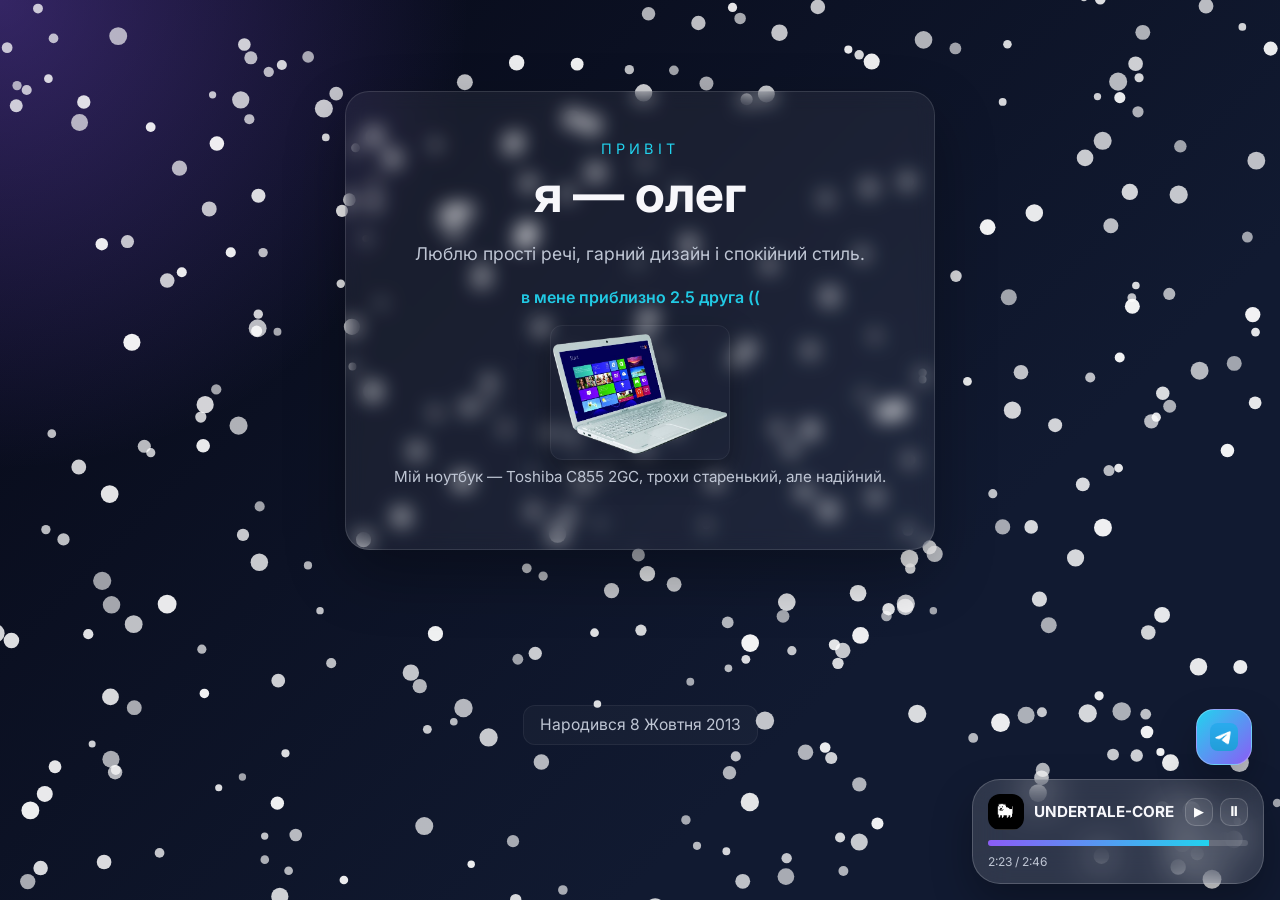
==== index.html @ 2a53f2a9 "76" ====
﻿<!DOCTYPE html>
<html lang="uk">
  <head>
    <meta charset="UTF-8" />
    <meta name="viewport" content="width=device-width, initial-scale=1.0" />
    <title>Олег</title>
    <link rel="preconnect" href="https://fonts.googleapis.com" />
    <link rel="preconnect" href="https://fonts.gstatic.com" crossorigin />
    <link href="https://fonts.googleapis.com/css2?family=Inter:wght@400;500;600;700;800&display=swap" rel="stylesheet" />
    <link rel="stylesheet" href="css/styles.css" />
  </head>
  <body>
    <main class="welcome-screen">
      <div class="welcome-card">
        <p class="eyebrow">Привіт</p>
        <h1>я — олег</h1>
        <p class="welcome-text">
          Люблю прості речі, гарний дизайн і спокійний стиль.
        </p>
        <p class="fun-text">в мене приблизно 2.5 друга ((</p>
        <img id="thumb" class="thumb" src="photos/nout.png" alt="nout" />
        <p class="device-text">Мій ноутбук — Toshiba C855 2GC, трохи старенький, але надійний.</p>

      </div>

      <div class="birthday-card">
        <p class="birthday-text">Народився 8 Жовтня 2013</p>
      </div>
    </main>

    <canvas id="snow-canvas" aria-hidden="true"></canvas>
    <canvas id="confetti-canvas" aria-hidden="true"></canvas>

    <div class="mini-panel-container">
      <button id="tg-btn" class="icon-btn tg-button" aria-label="telegram">
        <img src="photos/tg_logo.png" alt="telegram" class="mini-icon-img" />
      </button>
      <div class="mini-panel">
        <div class="mini-player">
          <img src="photos/undertale.png" alt="undertale" class="track-icon" />
          <div class="mini-player-info">
            <span class="mini-player-title">UNDERTALE-CORE</span>
          </div>
          <div class="mini-player-buttons">
            <button class="icon-btn small" aria-label="play">▶</button>
            <button class="icon-btn small pause-btn" aria-label="pause">⏸</button>
          </div>
        </div>
        <div class="mini-slider">
          <div class="mini-progress">
            <div class="mini-progress-fill"></div>
          </div>
          <div class="mini-time">
            <span>2:23 / 2:46</span>
          </div>
        </div>
      </div>
    </div>

    <!-- Lightbox / fullscreen image -->
    <div id="lightbox" class="lightbox hidden" aria-hidden="true">
      <div class="lightbox-inner">
        <button id="lightbox-close" class="lightbox-close" aria-label="закрити">×</button>
        <img id="lightbox-img" src="" alt="full" class="lightbox-img" />
      </div>
    </div>

    <script src="js/script.js"></script>
  </body>
</html>
---- css/styles.css ----
* {
  box-sizing: border-box;
}

:root {
  --bg: #060816;
  --text: #f7f7fb;
  --muted: #bfc6d4;
  --accent: #8b5cf6;
  --accent-2: #22d3ee;
}

body {
  margin: 0;
  font-family: 'Inter', sans-serif;
  min-height: 100vh;
  color: var(--text);
  background:
    radial-gradient(circle at top left, rgba(139, 92, 246, 0.35), transparent 30%),
    linear-gradient(135deg, var(--bg), #111a31 70%);
}

.welcome-screen {
  min-height: 100vh;
  display: grid;
  place-items: center;
  padding: 2rem 2rem 5rem;
}

.welcome-card {
  text-align: center;
  max-width: 700px;
  padding: 3rem;
  border-radius: 24px;
  background: rgba(255, 255, 255, 0.06);
  border: 1px solid rgba(255, 255, 255, 0.12);
  box-shadow: 0 25px 60px rgba(0, 0, 0, 0.3);
  backdrop-filter: blur(10px);
}

.eyebrow {
  margin: 0 0 0.5rem;
  font-size: 0.9rem;
  text-transform: uppercase;
  letter-spacing: 0.3em;
  color: var(--accent-2);
}

h1 {
  margin: 0;
  font-size: clamp(2.3rem, 4vw, 4rem);
  line-height: 1.1;
}

.welcome-text {
  margin-top: 1rem;
  font-size: 1.1rem;
  color: var(--muted);
  line-height: 1.8;
}

.fun-text {
  margin-top: 0.8rem;
  color: var(--accent-2);
  font-weight: 600;
  opacity: 0.95;
}

.thumb {
  display: block;
  width: 180px;
  max-width: 45%;
  margin: 1.1rem auto 0;
  border-radius: 12px;
  border: 1px solid rgba(255,255,255,0.06);
  box-shadow: 0 12px 30px rgba(0,0,0,0.35);
  cursor: zoom-in;
}

.device-text {
  margin-top: 0.45rem;
  color: var(--muted);
  font-size: 0.95rem;
  text-align: center;
}

.actions-row {
  display: flex;
  gap: 1rem;
  justify-content: center;
  align-items: center;
  margin-top: 0.9rem;
}

.icon-btn {
  background: rgba(255,255,255,0.03);
  border: 1px solid rgba(255,255,255,0.06);
  padding: 6px;
  border-radius: 10px;
  cursor: pointer;
}

.icon-img {
  width: 44px;
  height: 44px;
  display: block;
  border-radius: 8px;
  object-fit: cover;
}

.audio-player {
  display: flex;
  align-items: center;
}

.mini-panel-container {
  position: fixed;
  right: 1rem;
  bottom: 1rem;
  display: grid;
  gap: 0;
  align-items: end;
  z-index: 80;
}

.mini-panel {
  position: relative;
  display: grid;
  gap: 0.6rem;
  min-width: 250px;
  background: rgba(255,255,255,0.13);
  border: 1px solid rgba(255,255,255,0.18);
  border-radius: 28px;
  padding: 0.85rem 0.95rem;
  box-shadow: 0 18px 40px rgba(0,0,0,0.28);
  backdrop-filter: blur(18px);
}

.tg-button {
  position: absolute;
  top: -70px;
  right: 12px;
  width: 56px;
  height: 56px;
  display: grid;
  place-items: center;
  border-radius: 18px;
  background: linear-gradient(135deg, #22d3ee, #8b5cf6);
  border: 1px solid rgba(255,255,255,0.28);
  box-shadow: 0 18px 40px rgba(0,0,0,0.25);
  z-index: 90;
}

.mini-player {
  display: flex;
  align-items: center;
  justify-content: flex-start;
  gap: 0.65rem;
}

.mini-player-info {
  display: flex;
  flex-direction: column;
  color: var(--text);
}

.mini-player-title {
  font-weight: 700;
  font-size: 0.95rem;
  line-height: 1.1;
}

.mini-player-subtitle {
  font-size: 0.78rem;
  color: var(--muted);
}

.mini-player-buttons {
  display: flex;
  gap: 0.45rem;
  margin-left: auto;
  align-items: center;
}

.icon-btn.small {
  width: 28px;
  height: 28px;
  display: grid;
  place-items: center;
  font-size: 0.8rem;
  line-height: 1;
  padding: 0;
  color: #fff;
  background: rgba(255,255,255,0.08);
  border: 1px solid rgba(255,255,255,0.18);
}

.icon-btn.small.pause-btn {
  width: 28px;
  height: 28px;
  font-size: 0.85rem;
  font-weight: 600;
  transform: none;
}

.track-icon {
  width: 36px;
  height: 36px;
  border-radius: 12px;
  object-fit: cover;
}

.mini-icon-img {
  width: 28px;
  height: 28px;
  border-radius: 8px;
  object-fit: cover;
}

.mini-slider {
  display: grid;
  gap: 0.55rem;
}

.mini-progress {
  width: 100%;
  height: 6px;
  background: rgba(255,255,255,0.14);
  border-radius: 999px;
  overflow: hidden;
}

.mini-progress-fill {
  width: 85%;
  height: 100%;
  background: linear-gradient(90deg, #8b5cf6, #22d3ee);
}

.mini-time {
  display: flex;
  justify-content: space-between;
  font-size: 0.75rem;
  color: var(--muted);
}

@media (max-width: 520px) {
  .mini-panel-container {
    right: 0.75rem;
    bottom: 0.75rem;
  }

  .mini-panel {
    min-width: 210px;
    padding: 0.75rem 0.85rem;
    border-radius: 24px;
  }

  .tg-button {
    top: -56px;
    right: 8px;
    width: 48px;
    height: 48px;
  }

  .mini-player {
    gap: 0.5rem;
  }

  .track-icon {
    width: 30px;
    height: 30px;
  }

  .mini-player-title {
    font-size: 0.88rem;
  }

  .mini-player-buttons {
    gap: 0.15rem;
  }

  .icon-btn.small {
    width: 24px;
    height: 24px;
    font-size: 0.72rem;
  }

  .icon-btn.small.pause-btn {
    width: 22px;
    height: 22px;
    font-size: 0.65rem;
  }

  .mini-slider {
    gap: 0.4rem;
  }

  .mini-progress {
    height: 5px;
  }

  .mini-time {
    font-size: 0.68rem;
  }

  .welcome-screen {
    padding-bottom: 8rem;
  }

  .birthday-card {
    margin-bottom: 0.75rem;
  }
}

.lightbox.hidden { display: none; }
.lightbox {
  position: fixed;
  inset: 0;
  display: grid;
  place-items: start center;
  padding-top: 2rem;
  background: rgba(0,0,0,0.55);
  z-index: 60;
}
.lightbox-inner {
  position: relative;
  max-width: 38%;
  max-height: 55%;
}
.lightbox-img {
  max-width: 100%;
  max-height: 100%;
  border-radius: 8px;
  display: block;
}
.lightbox-close {
  position: absolute;
  top: -22px;
  right: -22px;
  width: 44px;
  height: 44px;
  border: none;
  background: transparent;
  cursor: pointer;
  padding: 0;
}
.close-icon {
  width: 44px;
  height: 44px;
  border-radius: 6px;
  object-fit: cover;
  box-shadow: 0 6px 18px rgba(0,0,0,0.35);
}

#confetti-canvas {
  position: fixed;
  top: 0;
  left: 0;
  width: 100%;
  height: 100%;
  pointer-events: none;
  z-index: 50;
}

#snow-canvas {
  position: fixed;
  top: 0;
  left: 0;
  width: 100%;
  height: 100%;
  pointer-events: none;
  z-index: 0;
}

.welcome-screen {
  position: relative;
  z-index: 10;
}

.welcome-card {
  position: relative;
  z-index: 20;
}

.birthday-card {
  margin-top: 1.25rem;
  display: flex;
  justify-content: center;
}

.birthday-text {
  background: rgba(255,255,255,0.03);
  color: var(--muted);
  padding: 0.6rem 1rem;
  border-radius: 12px;
  border: 1px solid rgba(255,255,255,0.06);
  font-size: 0.98rem;
}
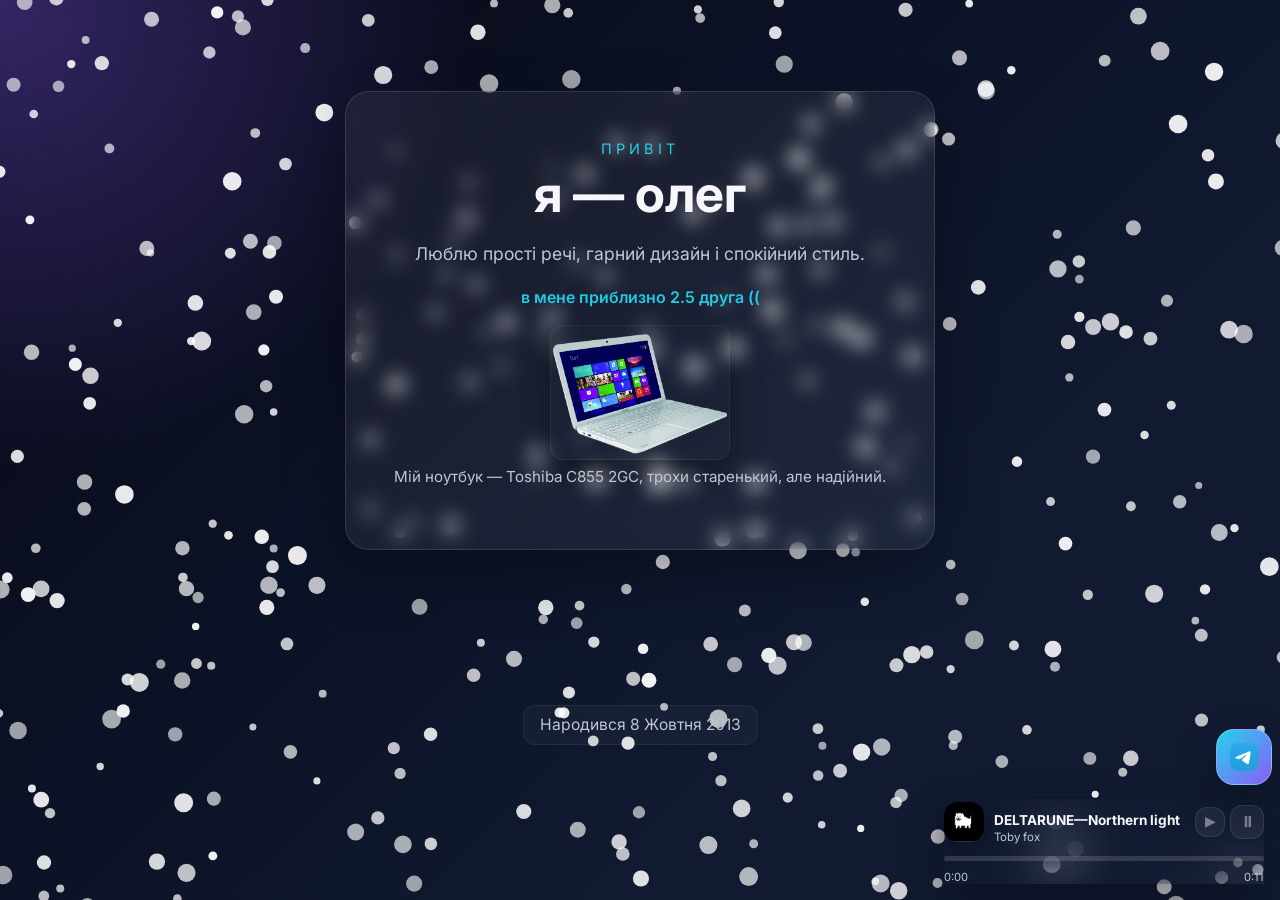
==== commit ce31a754: "42" ====
--- a/index.html
+++ b/index.html
@@ -36,22 +36,25 @@
         <img src="photos/tg_logo.png" alt="telegram" class="mini-icon-img" />
       </button>
       <div class="mini-panel">
+        <audio id="player" preload="metadata" aria-hidden="true"></audio>
         <div class="mini-player">
-          <img src="photos/undertale.png" alt="undertale" class="track-icon" />
+          <img src="photos/undertale.png" alt="Deltarune Northern Light" class="track-icon" />
           <div class="mini-player-info">
-            <span class="mini-player-title">UNDERTALE-CORE</span>
+            <span class="mini-player-title">DELTARUNE—Northern light</span>
+            <span class="mini-player-subtitle">Toby fox</span>
           </div>
           <div class="mini-player-buttons">
-            <button class="icon-btn small" aria-label="play">▶</button>
-            <button class="icon-btn small pause-btn" aria-label="pause">⏸</button>
+            <button id="play-btn" class="icon-btn small play-btn" aria-label="play">▶</button>
+            <button id="pause-btn" class="icon-btn small pause-btn" aria-label="pause" disabled>⏸</button>
           </div>
         </div>
         <div class="mini-slider">
           <div class="mini-progress">
-            <div class="mini-progress-fill"></div>
+            <div class="mini-progress-fill" id="progress-fill"></div>
           </div>
           <div class="mini-time">
-            <span>2:23 / 2:46</span>
+            <span id="time-text">0:10</span>
+            <span id="duration-text">0:11</span>
           </div>
         </div>
       </div>
--- a/css/styles.css
+++ b/css/styles.css
@@ -126,20 +126,22 @@
 .mini-panel {
   position: relative;
   display: grid;
-  gap: 0.6rem;
-  min-width: 250px;
-  background: rgba(255,255,255,0.13);
-  border: 1px solid rgba(255,255,255,0.18);
-  border-radius: 28px;
-  padding: 0.85rem 0.95rem;
-  box-shadow: 0 18px 40px rgba(0,0,0,0.28);
-  backdrop-filter: blur(18px);
+  gap: 0.75rem;
+  min-width: 280px;
+  max-width: 330px;
+  width: min(320px, calc(100vw - 1.25rem));
+  box-shadow: 0 22px 45px rgba(0, 0, 0, 0.3);
+  backdrop-filter: blur(24px);
+}
+
+#player {
+  display: none;
 }
 
 .tg-button {
   position: absolute;
   top: -70px;
-  right: 12px;
+  right: -8px;
   width: 56px;
   height: 56px;
   display: grid;
@@ -155,59 +157,94 @@
   display: flex;
   align-items: center;
   justify-content: flex-start;
-  gap: 0.65rem;
+  gap: 0.6rem;
 }
 
 .mini-player-info {
   display: flex;
   flex-direction: column;
   color: var(--text);
+  min-width: 0;
 }
 
 .mini-player-title {
+  margin-top: 14px;
   font-weight: 700;
-  font-size: 0.95rem;
+  font-size: 0.85rem;
   line-height: 1.1;
+  white-space: nowrap;
+  overflow: hidden;
+  text-overflow: ellipsis;
 }
 
 .mini-player-subtitle {
-  font-size: 0.78rem;
+  margin-top: 0.12rem;
+  font-size: 0.72rem;
   color: var(--muted);
+  white-space: nowrap;
+  overflow: hidden;
+  text-overflow: ellipsis;
 }
 
 .mini-player-buttons {
   display: flex;
-  gap: 0.45rem;
+  gap: 0.3rem;
   margin-left: auto;
   align-items: center;
 }
 
 .icon-btn.small {
-  width: 28px;
-  height: 28px;
+  width: 30px;
+  height: 30px;
   display: grid;
   place-items: center;
-  font-size: 0.8rem;
+  font-size: 0.85rem;
   line-height: 1;
   padding: 0;
   color: #fff;
-  background: rgba(255,255,255,0.08);
-  border: 1px solid rgba(255,255,255,0.18);
+  background: rgba(255,255,255,0.14);
+  border: 1px solid rgba(255,255,255,0.22);
+  border-radius: 12px;
+  transition: transform 0.2s ease, background 0.2s ease, border-color 0.2s ease;
+}
+
+.power-btn {
+  color: #22d3ee;
+  border-color: rgba(34, 211, 238, 0.35);
+}
+
+.power-btn.active {
+  background: rgba(34, 211, 238, 0.18);
+}
+
+.pause-btn.active {
+  background: rgba(255, 255, 255, 0.22);
+}
+
+.icon-btn.small:hover {
+  transform: translateY(-1px);
+  background: rgba(255,255,255,0.22);
 }
 
 .icon-btn.small.pause-btn {
-  width: 28px;
-  height: 28px;
-  font-size: 0.85rem;
+  width: 34px;
+  height: 34px;
+  font-size: 0.95rem;
   font-weight: 600;
+}
+
+.icon-btn.small:disabled {
+  cursor: not-allowed;
+  opacity: 0.45;
   transform: none;
 }
 
 .track-icon {
-  width: 36px;
-  height: 36px;
-  border-radius: 12px;
+  width: 40px;
+  height: 40px;
+  border-radius: 14px;
   object-fit: cover;
+  box-shadow: 0 8px 20px rgba(0, 0, 0, 0.25);
 }
 
 .mini-icon-img {
@@ -224,7 +261,7 @@
 
 .mini-progress {
   width: 100%;
-  height: 6px;
+  height: 5px;
   background: rgba(255,255,255,0.14);
   border-radius: 999px;
   overflow: hidden;
@@ -234,12 +271,13 @@
   width: 85%;
   height: 100%;
   background: linear-gradient(90deg, #8b5cf6, #22d3ee);
+  box-shadow: 0 0 12px rgba(34, 211, 238, 0.35);
 }
 
 .mini-time {
   display: flex;
   justify-content: space-between;
-  font-size: 0.75rem;
+  font-size: 0.7rem;
   color: var(--muted);
 }
 
@@ -316,33 +354,48 @@
 .lightbox {
   position: fixed;
   inset: 0;
-  display: grid;
-  place-items: start center;
-  padding-top: 2rem;
-  background: rgba(0,0,0,0.55);
+  display: flex;
+  align-items: center;
+  justify-content: center;
+  padding: 1.25rem;
+  background: rgba(0, 0, 0, 0.82);
   z-index: 60;
 }
 .lightbox-inner {
   position: relative;
-  max-width: 38%;
-  max-height: 55%;
+  width: min(96vw, 1100px);
+  height: min(90vh, 900px);
+  display: flex;
+  align-items: center;
+  justify-content: center;
+  padding: 0.75rem;
+  border-radius: 20px;
+  background: rgba(7, 8, 14, 0.9);
+  box-shadow: 0 20px 50px rgba(0, 0, 0, 0.45);
+  overflow: hidden;
 }
 .lightbox-img {
-  max-width: 100%;
-  max-height: 100%;
-  border-radius: 8px;
+  width: 100%;
+  height: 100%;
+  object-fit: contain;
+  border-radius: 14px;
   display: block;
 }
 .lightbox-close {
   position: absolute;
-  top: -22px;
-  right: -22px;
+  top: 10px;
+  right: 10px;
   width: 44px;
   height: 44px;
   border: none;
-  background: transparent;
+  background: rgba(255, 255, 255, 0.15);
+  color: #fff;
   cursor: pointer;
   padding: 0;
+  border-radius: 50%;
+  font-size: 1.5rem;
+  line-height: 1;
+  z-index: 5;
 }
 .close-icon {
   width: 44px;
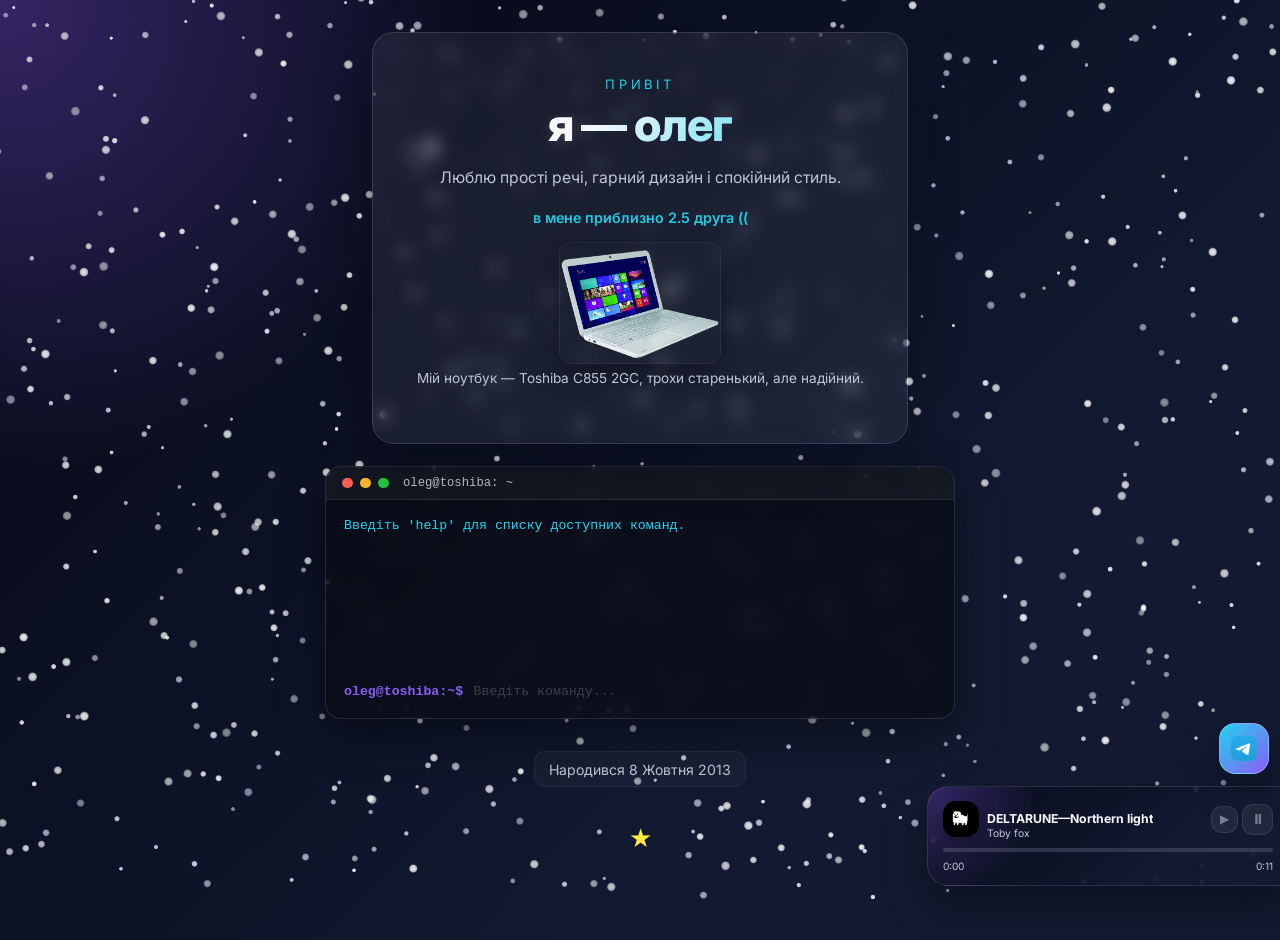
==== commit 4f7e56ba: "12" ====
--- a/index.html
+++ b/index.html
@@ -1,9 +1,9 @@
-﻿<!DOCTYPE html>
+<!DOCTYPE html>
 <html lang="uk">
   <head>
     <meta charset="UTF-8" />
     <meta name="viewport" content="width=device-width, initial-scale=1.0" />
-    <title>Олег</title>
+    <title>Олег — прості речі &amp; гарний дизайн</title>
     <link rel="preconnect" href="https://fonts.googleapis.com" />
     <link rel="preconnect" href="https://fonts.gstatic.com" crossorigin />
     <link href="https://fonts.googleapis.com/css2?family=Inter:wght@400;500;600;700;800&display=swap" rel="stylesheet" />
@@ -23,8 +23,29 @@
 
       </div>
 
+      <div class="terminal-card">
+        <div class="terminal-header">
+          <span class="terminal-circle red"></span>
+          <span class="terminal-circle yellow"></span>
+          <span class="terminal-circle green"></span>
+          <span class="terminal-title">oleg@toshiba: ~</span>
+        </div>
+        <div class="terminal-body" id="terminal-body">
+          <div class="terminal-line">Введіть 'help' для списку доступних команд.</div>
+        </div>
+        <form id="terminal-form" class="terminal-input-row">
+          <span class="terminal-prompt">oleg@toshiba:~$</span>
+          <input type="text" id="terminal-input" autocomplete="off" placeholder="Введіть команду..." />
+        </form>
+      </div>
+
       <div class="birthday-card">
         <p class="birthday-text">Народився 8 Жовтня 2013</p>
+      </div>
+
+      <div class="save-point-container">
+        <button id="save-point" class="save-point-btn" aria-label="Зберегтися">★</button>
+        <div id="save-toast" class="save-toast hidden"></div>
       </div>
     </main>
 
--- a/css/styles.css
+++ b/css/styles.css
@@ -1,5 +1,21 @@
 * {
   box-sizing: border-box;
+}
+
+/* Custom Scrollbar */
+::-webkit-scrollbar {
+  width: 10px;
+}
+::-webkit-scrollbar-track {
+  background: var(--bg);
+}
+::-webkit-scrollbar-thumb {
+  background: rgba(139, 92, 246, 0.3);
+  border-radius: 999px;
+  border: 2px solid var(--bg);
+}
+::-webkit-scrollbar-thumb:hover {
+  background: rgba(34, 211, 238, 0.5);
 }
 
 :root {
@@ -36,6 +52,7 @@
   border: 1px solid rgba(255, 255, 255, 0.12);
   box-shadow: 0 25px 60px rgba(0, 0, 0, 0.3);
   backdrop-filter: blur(10px);
+  zoom: 0.9;
 }
 
 .eyebrow {
@@ -50,6 +67,11 @@
   margin: 0;
   font-size: clamp(2.3rem, 4vw, 4rem);
   line-height: 1.1;
+  background: linear-gradient(135deg, var(--text) 40%, var(--accent-2));
+  -webkit-background-clip: text;
+  -webkit-text-fill-color: transparent;
+  font-weight: 800;
+  letter-spacing: -0.02em;
 }
 
 .welcome-text {
@@ -115,23 +137,31 @@
 
 .mini-panel-container {
   position: fixed;
-  right: 1rem;
+  right: -0.5rem;
   bottom: 1rem;
   display: grid;
   gap: 0;
   align-items: end;
   z-index: 80;
+  zoom: 0.9;
 }
 
 .mini-panel {
   position: relative;
   display: grid;
-  gap: 0.75rem;
+  gap: 0.6rem;
   min-width: 280px;
-  max-width: 330px;
-  width: min(320px, calc(100vw - 1.25rem));
+  max-width: 400px;
+  width: min(400px, calc(100vw - 1rem));
+  padding: 0.85rem 1rem 0.85rem 1rem;
+  border-radius: 24px 0 0 24px;
+  background:
+    radial-gradient(circle at top left, rgba(139, 92, 246, 0.35), transparent 30%),
+    linear-gradient(135deg, rgba(6, 8, 22, 0.8), rgba(17, 26, 49, 0.8) 70%);
   box-shadow: 0 22px 45px rgba(0, 0, 0, 0.3);
   backdrop-filter: blur(24px);
+  border: 1px solid rgba(255, 255, 255, 0.12);
+  border-right: none;
 }
 
 #player {
@@ -141,7 +171,7 @@
 .tg-button {
   position: absolute;
   top: -70px;
-  right: -8px;
+  right: 20px;
   width: 56px;
   height: 56px;
   display: grid;
@@ -295,7 +325,7 @@
 
   .tg-button {
     top: -56px;
-    right: 8px;
+    right: 28px;
     width: 48px;
     height: 48px;
   }
@@ -439,6 +469,7 @@
   margin-top: 1.25rem;
   display: flex;
   justify-content: center;
+  zoom: 0.9;
 }
 
 .birthday-text {
@@ -449,3 +480,258 @@
   border: 1px solid rgba(255,255,255,0.06);
   font-size: 0.98rem;
 }
+
+/* Terminal Card styling */
+.terminal-card {
+  width: 100%;
+  max-width: 700px;
+  margin-top: 1.5rem;
+  background: rgba(10, 12, 22, 0.75);
+  border: 1px solid rgba(255, 255, 255, 0.12);
+  border-radius: 18px;
+  box-shadow: 0 20px 50px rgba(0, 0, 0, 0.4);
+  backdrop-filter: blur(12px);
+  overflow: hidden;
+  font-family: 'Courier New', Courier, monospace;
+  text-align: left;
+  zoom: 0.9;
+}
+
+.terminal-header {
+  background: rgba(255, 255, 255, 0.04);
+  padding: 0.65rem 1.1rem;
+  display: flex;
+  align-items: center;
+  gap: 0.5rem;
+  border-bottom: 1px solid rgba(255, 255, 255, 0.08);
+}
+
+.terminal-circle {
+  width: 12px;
+  height: 12px;
+  border-radius: 50%;
+  display: inline-block;
+}
+
+.terminal-circle.red { background: #ff5f56; }
+.terminal-circle.yellow { background: #ffbd2e; }
+.terminal-circle.green { background: #27c93f; }
+
+.terminal-title {
+  color: var(--muted);
+  font-size: 0.85rem;
+  margin-left: 0.5rem;
+  font-family: inherit;
+}
+
+.terminal-body {
+  padding: 1.1rem 1.25rem 0.5rem;
+  height: 200px;
+  overflow-y: auto;
+  font-size: 0.92rem;
+  color: #22d3ee;
+  display: flex;
+  flex-direction: column;
+  gap: 0.5rem;
+  font-family: inherit;
+}
+
+.terminal-line {
+  line-height: 1.5;
+  white-space: pre-wrap;
+  word-break: break-all;
+}
+
+.terminal-line.command-entered {
+  color: var(--text);
+  font-weight: bold;
+}
+
+.terminal-line.system-response {
+  color: #bbf7d0;
+}
+
+.terminal-line.error-response {
+  color: #fca5a5;
+}
+
+.terminal-input-row {
+  display: flex;
+  align-items: center;
+  gap: 0.6rem;
+  padding: 0.2rem 1.25rem 1.25rem;
+  font-family: inherit;
+}
+
+.terminal-prompt {
+  color: #8b5cf6;
+  font-weight: bold;
+  font-size: 0.92rem;
+  white-space: nowrap;
+}
+
+#terminal-input {
+  background: transparent;
+  border: none;
+  outline: none;
+  color: var(--text);
+  font-family: inherit;
+  font-size: 0.92rem;
+  flex: 1;
+  width: 100%;
+}
+
+#terminal-input::placeholder {
+  color: rgba(255, 255, 255, 0.2);
+}
+
+@media (max-width: 520px) {
+  .terminal-card {
+    max-width: 100%;
+    margin-top: 1rem;
+  }
+  .terminal-body {
+    height: 160px;
+    font-size: 0.85rem;
+    padding: 0.85rem 1rem 0.4rem;
+  }
+  .terminal-input-row {
+    padding: 0.1rem 1rem 1rem;
+  }
+  .terminal-prompt, #terminal-input {
+    font-size: 0.85rem;
+  }
+}
+
+/* Custom Cursor (Soul) - Native OS level rendering for zero lag */
+@media (pointer: fine) {
+  body {
+    cursor: url("data:image/svg+xml,%3Csvg xmlns='http://www.w3.org/2000/svg' viewBox='0 0 32 32' width='24' height='24'%3E%3Cpath d='M16,28.2 C16,28.2 2,18.2 2,10.2 C2,5.2 6,1.2 11,1.2 C14,1.2 16,3.2 16,3.2 C16,3.2 18,1.2 21,1.2 C26,1.2 30,5.2 30,10.2 C30,18.2 16,28.2 16,28.2 Z' fill='%23ff0000'/%3E%3C/svg%3E") 12 12, auto !important;
+  }
+  
+  button, a, input, textarea, .thumb, .mini-panel-container, .save-point-btn, .snake-btn {
+    cursor: url("data:image/svg+xml,%3Csvg xmlns='http://www.w3.org/2000/svg' viewBox='0 0 32 32' width='24' height='24'%3E%3Cpath d='M16,28.2 C16,28.2 2,18.2 2,10.2 C2,5.2 6,1.2 11,1.2 C14,1.2 16,3.2 16,3.2 C16,3.2 18,1.2 21,1.2 C26,1.2 30,5.2 30,10.2 C30,18.2 16,28.2 16,28.2 Z' fill='%23ffeb3b'/%3E%3C/svg%3E") 12 12, auto !important;
+  }
+}
+
+/* Save Point styles */
+.save-point-container {
+  margin-top: 1rem;
+  display: flex;
+  flex-direction: column;
+  align-items: center;
+  position: relative;
+  zoom: 0.9;
+}
+
+.save-point-btn {
+  background: transparent;
+  border: none;
+  color: #ffeb3b;
+  font-size: 1.8rem;
+  animation: save-glow 1.5s infinite alternate ease-in-out;
+  padding: 0.5rem;
+  display: flex;
+  align-items: center;
+  justify-content: center;
+}
+
+@keyframes save-glow {
+  from {
+    transform: scale(0.9);
+    filter: drop-shadow(0 0 2px rgba(255, 235, 59, 0.5));
+  }
+  to {
+    transform: scale(1.15);
+    filter: drop-shadow(0 0 8px rgba(255, 235, 59, 1));
+  }
+}
+
+.save-toast {
+  position: absolute;
+  bottom: 3.5rem;
+  background: rgba(0, 0, 0, 0.92);
+  border: 2px solid #fff;
+  color: #fff;
+  font-family: 'Courier New', monospace;
+  padding: 0.8rem 1.2rem;
+  border-radius: 6px;
+  width: min(320px, calc(100vw - 2rem));
+  text-align: left;
+  font-size: 0.9rem;
+  line-height: 1.4;
+  box-shadow: 0 10px 30px rgba(0, 0, 0, 0.6);
+  z-index: 1000;
+  transition: opacity 0.3s ease, transform 0.3s ease;
+  white-space: normal;
+}
+
+.save-toast.hidden {
+  opacity: 0;
+  transform: translateY(10px);
+  pointer-events: none;
+}
+
+/* Snake Game inside Terminal styling */
+.snake-game-container {
+  display: flex;
+  flex-direction: column;
+  align-items: center;
+  background: rgba(0, 0, 0, 0.5);
+  padding: 0.8rem;
+  border-radius: 12px;
+  border: 1px solid rgba(255, 255, 255, 0.1);
+  width: fit-content;
+  margin: 0.5rem auto;
+  font-family: 'Courier New', Courier, monospace;
+}
+
+.snake-stats {
+  font-weight: bold;
+  color: #ffeb3b;
+  margin-bottom: 0.4rem;
+  font-size: 0.95rem;
+}
+
+.snake-board {
+  font-size: 1.15rem;
+  line-height: 0.85;
+  color: #22c55e;
+  white-space: pre;
+  letter-spacing: 2px;
+  margin: 0.4rem 0;
+}
+
+.snake-controls {
+  display: flex;
+  flex-direction: column;
+  align-items: center;
+  gap: 4px;
+  margin-top: 0.6rem;
+}
+
+.snake-row {
+  display: flex;
+  gap: 12px;
+}
+
+.snake-btn {
+  width: 36px;
+  height: 36px;
+  background: rgba(255, 255, 255, 0.08);
+  border: 1px solid rgba(255, 255, 255, 0.22);
+  color: #fff;
+  border-radius: 8px;
+  display: flex;
+  align-items: center;
+  justify-content: center;
+  font-weight: bold;
+  font-size: 1.1rem;
+  padding: 0;
+}
+
+.snake-btn:active {
+  background: rgba(255, 255, 255, 0.25);
+}
+
+
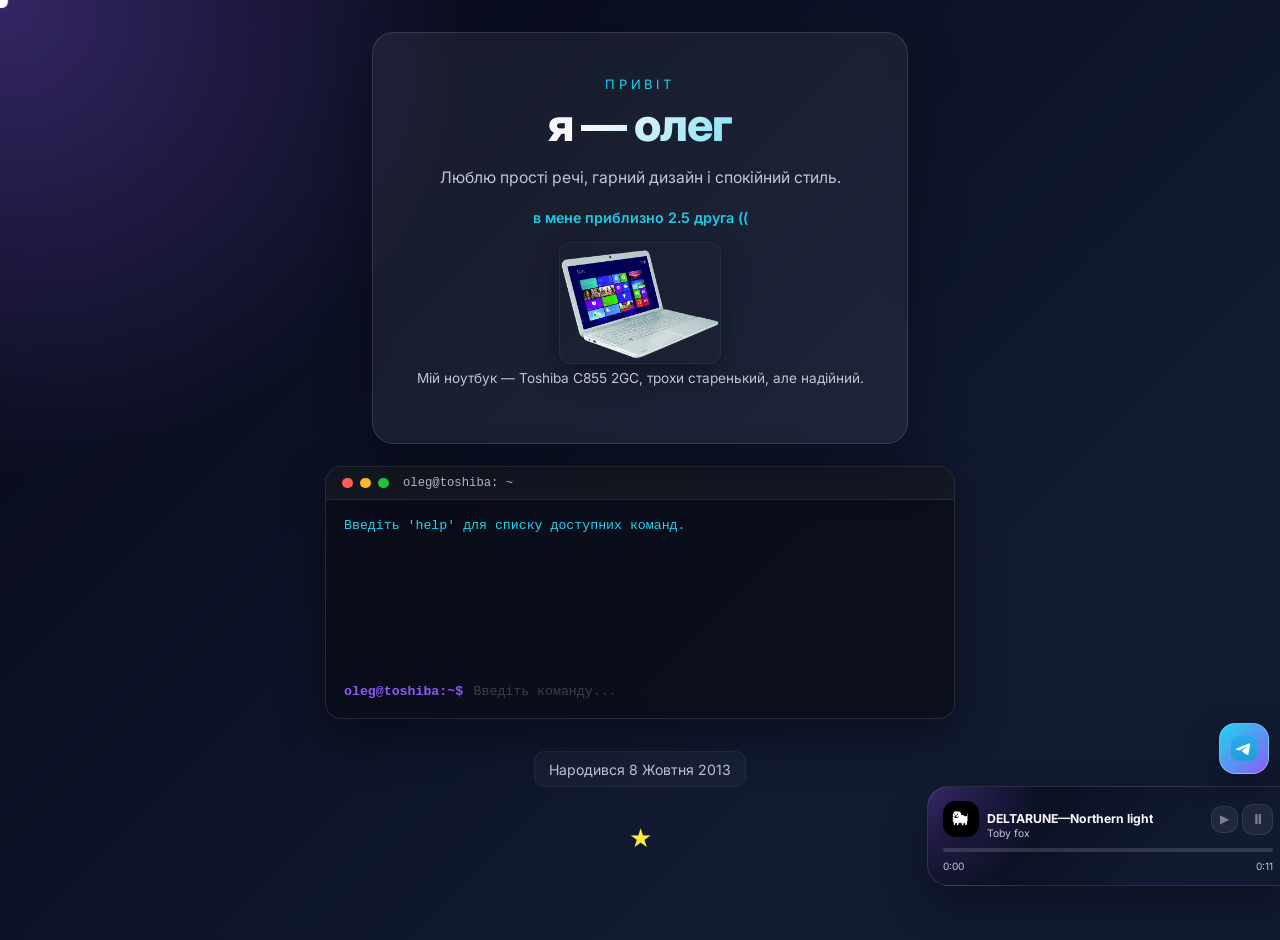
==== commit 9c3fb96a: "Update index.html" ====
--- a/index.html
+++ b/index.html
@@ -7,7 +7,7 @@
     <link rel="preconnect" href="https://fonts.googleapis.com" />
     <link rel="preconnect" href="https://fonts.gstatic.com" crossorigin />
     <link href="https://fonts.googleapis.com/css2?family=Inter:wght@400;500;600;700;800&display=swap" rel="stylesheet" />
-    <link rel="stylesheet" href="css/styles.css" />
+    <link rel="stylesheet" href="css/styles.css?v=2" />
   </head>
   <body>
     <main class="welcome-screen">
@@ -89,6 +89,6 @@
       </div>
     </div>
 
-    <script src="js/script.js"></script>
+    <script src="js/script.js?v=2"></script>
   </body>
 </html>
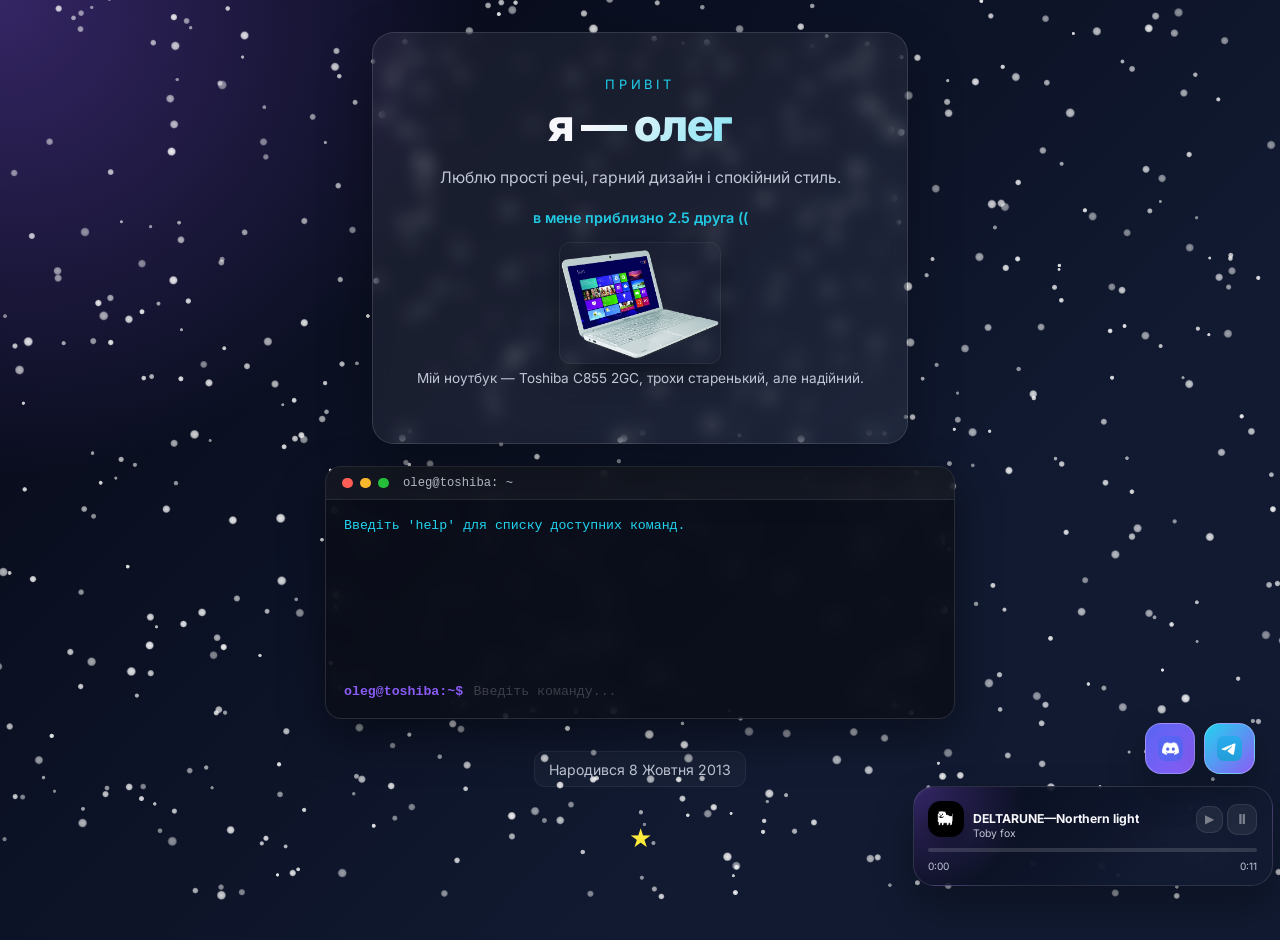
==== commit e8c98491: "пізда" ====
--- a/index.html
+++ b/index.html
@@ -53,9 +53,14 @@
     <canvas id="confetti-canvas" aria-hidden="true"></canvas>
 
     <div class="mini-panel-container">
-      <button id="tg-btn" class="icon-btn tg-button" aria-label="telegram">
-        <img src="photos/tg_logo.png" alt="telegram" class="mini-icon-img" />
-      </button>
+      <div class="panel-top-buttons">
+        <button id="dc-btn" class="icon-btn dc-button" aria-label="discord">
+          <img src="photos/discord-logo.jpg" alt="discord" class="mini-icon-img" />
+        </button>
+        <button id="tg-btn" class="icon-btn tg-button" aria-label="telegram">
+          <img src="photos/tg_logo.png" alt="telegram" class="mini-icon-img" />
+        </button>
+      </div>
       <div class="mini-panel">
         <audio id="player" preload="metadata" aria-hidden="true"></audio>
         <div class="mini-player">
@@ -89,6 +94,14 @@
       </div>
     </div>
 
+    <div id="achievement-toast" class="achievement-toast">
+      <div class="achievement-icon">🏆</div>
+      <div class="achievement-text">
+        <div class="achievement-title">Досягнення отримано!</div>
+        <div class="achievement-name" id="achievement-name">Назва ачівки</div>
+      </div>
+    </div>
+
     <script src="js/script.js?v=2"></script>
   </body>
 </html>
--- a/css/styles.css
+++ b/css/styles.css
@@ -137,7 +137,7 @@
 
 .mini-panel-container {
   position: fixed;
-  right: -0.5rem;
+  right: 8px;
   bottom: 1rem;
   display: grid;
   gap: 0;
@@ -154,33 +154,45 @@
   max-width: 400px;
   width: min(400px, calc(100vw - 1rem));
   padding: 0.85rem 1rem 0.85rem 1rem;
-  border-radius: 24px 0 0 24px;
+  border-radius: 24px;
   background:
     radial-gradient(circle at top left, rgba(139, 92, 246, 0.35), transparent 30%),
     linear-gradient(135deg, rgba(6, 8, 22, 0.8), rgba(17, 26, 49, 0.8) 70%);
   box-shadow: 0 22px 45px rgba(0, 0, 0, 0.3);
   backdrop-filter: blur(24px);
   border: 1px solid rgba(255, 255, 255, 0.12);
-  border-right: none;
 }
 
 #player {
   display: none;
 }
 
-.tg-button {
+.panel-top-buttons {
   position: absolute;
   top: -70px;
   right: 20px;
+  display: flex;
+  gap: 10px;
+  z-index: 90;
+}
+
+.tg-button, .dc-button {
   width: 56px;
   height: 56px;
   display: grid;
   place-items: center;
   border-radius: 18px;
-  background: linear-gradient(135deg, #22d3ee, #8b5cf6);
   border: 1px solid rgba(255,255,255,0.28);
   box-shadow: 0 18px 40px rgba(0,0,0,0.25);
-  z-index: 90;
+  transition: transform 0.2s ease, box-shadow 0.2s ease;
+}
+
+.tg-button {
+  background: linear-gradient(135deg, #22d3ee, #8b5cf6);
+}
+
+.dc-button {
+  background: linear-gradient(135deg, #5865f2, #8b5cf6);
 }
 
 .mini-player {
@@ -323,9 +335,13 @@
     border-radius: 24px;
   }
 
-  .tg-button {
+  .panel-top-buttons {
     top: -56px;
     right: 28px;
+    gap: 8px;
+  }
+
+  .tg-button, .dc-button {
     width: 48px;
     height: 48px;
   }
@@ -603,14 +619,14 @@
   }
 }
 
-/* Custom Cursor (Soul) - Native OS level rendering for zero lag */
+/* Custom Cursor - Retro pixelated red arrow and pointing hand for zero lag */
 @media (pointer: fine) {
   body {
-    cursor: url("data:image/svg+xml,%3Csvg xmlns='http://www.w3.org/2000/svg' viewBox='0 0 32 32' width='24' height='24'%3E%3Cpath d='M16,28.2 C16,28.2 2,18.2 2,10.2 C2,5.2 6,1.2 11,1.2 C14,1.2 16,3.2 16,3.2 C16,3.2 18,1.2 21,1.2 C26,1.2 30,5.2 30,10.2 C30,18.2 16,28.2 16,28.2 Z' fill='%23ff0000'/%3E%3C/svg%3E") 12 12, auto !important;
+    cursor: url("data:image/svg+xml,%3Csvg xmlns='http://www.w3.org/2000/svg' viewBox='0 0 19 20' width='19' height='20' shape-rendering='crispEdges'%3E%3Cpolygon points='0,0 0,16 4,12 7,18 9,17 6,11 11,11' fill='%239b001c'/%3E%3Cpolygon points='1,2 1,13 3,11 6,17 7,16 5,10 9,10' fill='%23ff2d55'/%3E%3C/svg%3E") 0 0, auto !important;
   }
   
   button, a, input, textarea, .thumb, .mini-panel-container, .save-point-btn, .snake-btn {
-    cursor: url("data:image/svg+xml,%3Csvg xmlns='http://www.w3.org/2000/svg' viewBox='0 0 32 32' width='24' height='24'%3E%3Cpath d='M16,28.2 C16,28.2 2,18.2 2,10.2 C2,5.2 6,1.2 11,1.2 C14,1.2 16,3.2 16,3.2 C16,3.2 18,1.2 21,1.2 C26,1.2 30,5.2 30,10.2 C30,18.2 16,28.2 16,28.2 Z' fill='%23ffeb3b'/%3E%3C/svg%3E") 12 12, auto !important;
+    cursor: url("data:image/svg+xml,%3Csvg xmlns='http://www.w3.org/2000/svg' viewBox='0 0 20 20' width='20' height='20' shape-rendering='crispEdges'%3E%3Cpath d='M 6,0 h 3 v 6 h 1 v -2 h 2 v 2 h 1 v -1 h 2 v 1 h 1 v 1 h 1 v 8 h -1 v 2 h -2 v 1 h -6 v -1 h -1 v -1 h -1 v -2 h -1 v -2 h -1 v -2 h 2 v 1 h 1 v -7 Z' fill='%239b001c'/%3E%3Cpath d='M 7,1 h 1 v 5 h 1 v -1 h 1 v 1 h 1 v 1 h 1 v -1 h 1 v 1 h 1 v 8 h -1 v 2 h -2 v 1 h -4 v -1 h -1 v -1 h -1 v -2 h -1 v -1 h 1 v -1 h 1 v 1 h 1 v -7 Z' fill='%23ff2d55'/%3E%3C/svg%3E") 7 0, auto !important;
   }
 }
 
@@ -734,4 +750,57 @@
   background: rgba(255, 255, 255, 0.25);
 }
 
-
+/* Achievement Toast styling */
+.achievement-toast {
+  position: fixed;
+  top: 1.5rem;
+  left: 50%;
+  transform: translateX(-50%) translateY(-20px);
+  background: rgba(10, 12, 22, 0.95);
+  border: 2px solid #ffeb3b;
+  border-radius: 12px;
+  padding: 0.8rem 1.25rem;
+  display: flex;
+  align-items: center;
+  gap: 0.85rem;
+  box-shadow: 0 15px 45px rgba(0, 0, 0, 0.6);
+  z-index: 11000;
+  transition: opacity 0.3s cubic-bezier(0.34, 1.56, 0.64, 1), transform 0.3s cubic-bezier(0.34, 1.56, 0.64, 1);
+  pointer-events: none;
+  opacity: 0;
+  width: max-content;
+  max-width: 90vw;
+}
+
+.achievement-toast.show {
+  opacity: 1;
+  transform: translateX(-50%) translateY(0);
+}
+
+.achievement-icon {
+  font-size: 1.6rem;
+}
+
+.achievement-text {
+  font-family: 'Courier New', Courier, monospace;
+  text-align: left;
+}
+
+.achievement-title {
+  color: #ffeb3b;
+  font-weight: 800;
+  font-size: 0.75rem;
+  text-transform: uppercase;
+  letter-spacing: 1px;
+  line-height: 1;
+}
+
+.achievement-name {
+  color: #fff;
+  font-weight: 700;
+  font-size: 0.95rem;
+  margin-top: 3px;
+  line-height: 1.1;
+}
+
+
